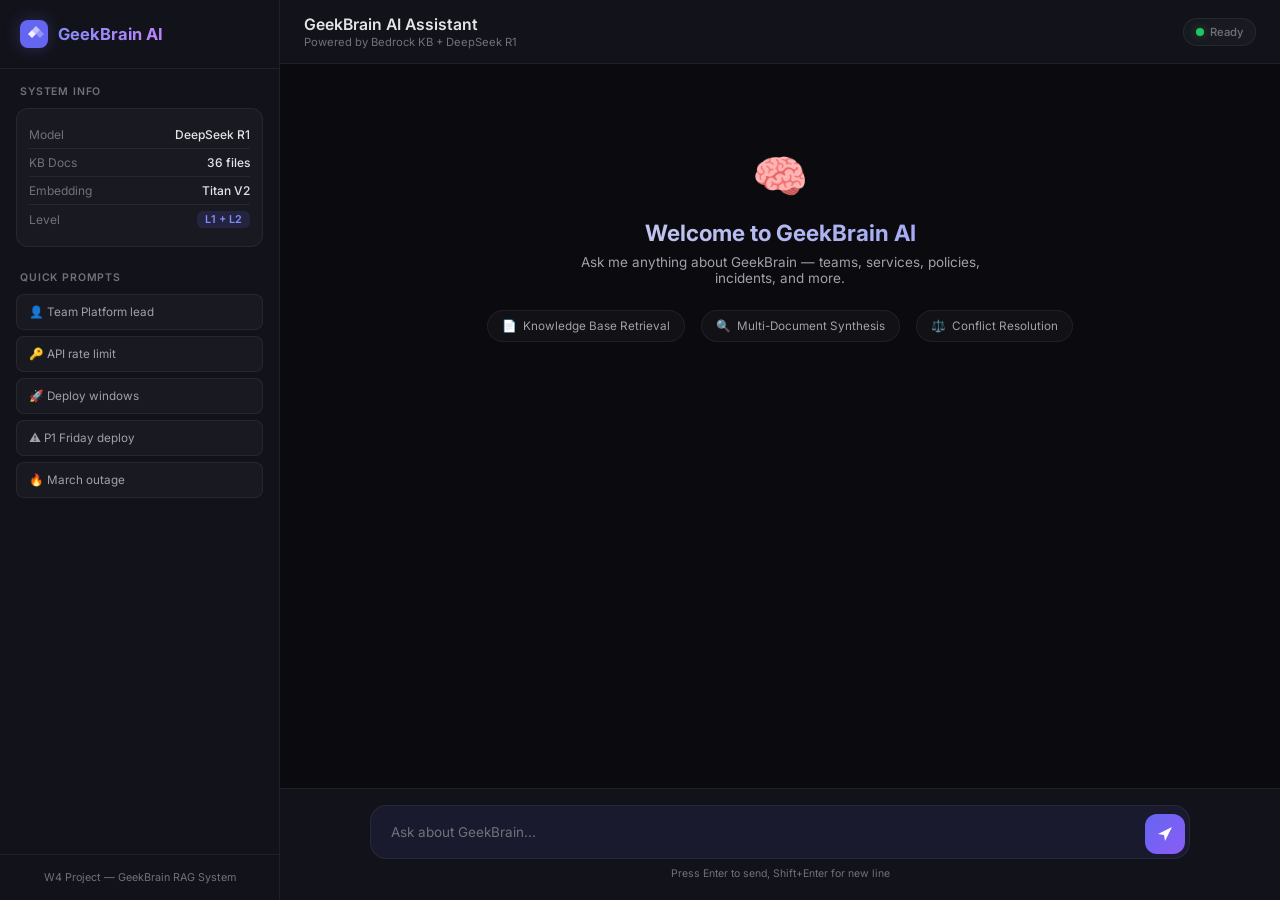
==== frontend/index.html @ 147d0c62 "Initial commit - Terraform infrastructure for G9-W4" ====
<!DOCTYPE html>
<html lang="en">
<head>
    <meta charset="UTF-8">
    <meta name="viewport" content="width=device-width, initial-scale=1.0">
    <title>GeekBrain AI Assistant</title>
    <meta name="description" content="GeekBrain AI-powered assistant for company knowledge queries">
    <link rel="preconnect" href="https://fonts.googleapis.com">
    <link rel="preconnect" href="https://fonts.gstatic.com" crossorigin>
    <link href="https://fonts.googleapis.com/css2?family=Inter:wght@300;400;500;600;700&display=swap" rel="stylesheet">
    <link rel="stylesheet" href="style.css">
</head>
<body>
    <div class="app-container">
        <!-- Sidebar -->
        <aside class="sidebar" id="sidebar">
            <div class="sidebar-header">
                <div class="logo">
                    <div class="logo-icon">
                        <svg width="28" height="28" viewBox="0 0 28 28" fill="none">
                            <rect width="28" height="28" rx="8" fill="url(#logo-grad)"/>
                            <path d="M8 14L12 10L16 14L12 18Z" fill="white" opacity="0.9"/>
                            <path d="M12 10L16 6L20 10L16 14Z" fill="white" opacity="0.6"/>
                            <path d="M16 14L20 10L24 14L20 18Z" fill="white" opacity="0.3"/>
                            <defs><linearGradient id="logo-grad" x1="0" y1="0" x2="28" y2="28"><stop stop-color="#6366f1"/><stop offset="1" stop-color="#8b5cf6"/></linearGradient></defs>
                        </svg>
                    </div>
                    <span class="logo-text">GeekBrain AI</span>
                </div>
            </div>
            <div class="sidebar-content">
                <div class="info-section">
                    <h3 class="info-title">System Info</h3>
                    <div class="info-card">
                        <div class="info-row"><span class="info-label">Model</span><span class="info-value">DeepSeek R1</span></div>
                        <div class="info-row"><span class="info-label">KB Docs</span><span class="info-value">36 files</span></div>
                        <div class="info-row"><span class="info-label">Embedding</span><span class="info-value">Titan V2</span></div>
                        <div class="info-row"><span class="info-label">Level</span><span class="info-value" id="level-badge">L1 + L2</span></div>
                    </div>
                </div>
                <div class="info-section">
                    <h3 class="info-title">Quick Prompts</h3>
                    <div class="quick-prompts">
                        <button class="prompt-btn" data-prompt="Who leads Team Platform and what services do they own?">👤 Team Platform lead</button>
                        <button class="prompt-btn" data-prompt="What is the current API rate limit for PaymentGW?">🔑 API rate limit</button>
                        <button class="prompt-btn" data-prompt="What are GeekBrain's production deployment windows?">🚀 Deploy windows</button>
                        <button class="prompt-btn" data-prompt="If Team Commerce has a P1 bug on Friday night, can they deploy a fix?">⚠️ P1 Friday deploy</button>
                        <button class="prompt-btn" data-prompt="What was the root cause of the March 5 PaymentGW outage?">🔥 March outage</button>
                    </div>
                </div>
            </div>
            <div class="sidebar-footer">
                <p class="footer-text">W4 Project — GeekBrain RAG System</p>
            </div>
        </aside>

        <!-- Main Chat Area -->
        <main class="chat-main">
            <header class="chat-header">
                <button class="menu-toggle" id="menu-toggle" aria-label="Toggle sidebar">
                    <svg width="20" height="20" viewBox="0 0 20 20" fill="currentColor"><path d="M3 5h14M3 10h14M3 15h14" stroke="currentColor" stroke-width="1.5" stroke-linecap="round"/></svg>
                </button>
                <div class="header-info">
                    <h1 class="header-title">GeekBrain AI Assistant</h1>
                    <p class="header-subtitle">Powered by Bedrock KB + DeepSeek R1</p>
                </div>
                <div class="header-status">
                    <span class="status-dot" id="status-dot"></span>
                    <span class="status-text" id="status-text">Ready</span>
                </div>
            </header>

            <div class="chat-messages" id="chat-messages">
                <div class="welcome-message">
                    <div class="welcome-icon">🧠</div>
                    <h2>Welcome to GeekBrain AI</h2>
                    <p>Ask me anything about GeekBrain — teams, services, policies, incidents, and more.</p>
                    <div class="welcome-capabilities">
                        <div class="capability">
                            <span class="capability-icon">📄</span>
                            <span>Knowledge Base Retrieval</span>
                        </div>
                        <div class="capability">
                            <span class="capability-icon">🔍</span>
                            <span>Multi-Document Synthesis</span>
                        </div>
                        <div class="capability">
                            <span class="capability-icon">⚖️</span>
                            <span>Conflict Resolution</span>
                        </div>
                    </div>
                </div>
            </div>

            <div class="chat-input-container">
                <form class="chat-form" id="chat-form">
                    <div class="input-wrapper">
                        <textarea
                            id="chat-input"
                            class="chat-input"
                            placeholder="Ask about GeekBrain..."
                            rows="1"
                            maxlength="2000"
                            aria-label="Chat input"
                        ></textarea>
                        <button type="submit" class="send-btn" id="send-btn" aria-label="Send message">
                            <svg width="20" height="20" viewBox="0 0 20 20" fill="none">
                                <path d="M3 10L17 3L10 17L9 11L3 10Z" fill="currentColor"/>
                            </svg>
                        </button>
                    </div>
                    <p class="input-hint">Press Enter to send, Shift+Enter for new line</p>
                </form>
            </div>
        </main>
    </div>
    <script src="app.js"></script>
</body>
</html>
---- frontend/style.css ----
/* ===== RESET & BASE ===== */
*, *::before, *::after { margin: 0; padding: 0; box-sizing: border-box; }

:root {
    --bg-primary: #0a0a0f; --bg-secondary: #12121a; --bg-tertiary: #1a1a2e;
    --bg-card: rgba(255,255,255,0.03); --bg-card-hover: rgba(255,255,255,0.06);
    --border: rgba(255,255,255,0.06); --border-hover: rgba(255,255,255,0.12);
    --text-primary: #e4e4e7; --text-secondary: #a1a1aa; --text-muted: #71717a;
    --accent: #6366f1; --accent-light: #818cf8; --accent-glow: rgba(99,102,241,0.15);
    --success: #22c55e; --warning: #f59e0b; --error: #ef4444;
    --user-bg: linear-gradient(135deg, #6366f1, #8b5cf6);
    --assistant-bg: rgba(255,255,255,0.04);
    --sidebar-width: 280px; --header-height: 64px;
    --radius-sm: 8px; --radius-md: 12px; --radius-lg: 16px;
    --transition: 0.2s cubic-bezier(0.4,0,0.2,1);
}

html { font-size: 15px; -webkit-font-smoothing: antialiased; }
body { font-family: 'Inter', sans-serif; background: var(--bg-primary); color: var(--text-primary); height: 100vh; overflow: hidden; }

.app-container { display: flex; height: 100vh; }

/* SIDEBAR */
.sidebar { width: var(--sidebar-width); background: var(--bg-secondary); border-right: 1px solid var(--border); display: flex; flex-direction: column; transition: transform var(--transition); z-index: 100; }
.sidebar-header { padding: 20px; border-bottom: 1px solid var(--border); }
.logo { display: flex; align-items: center; gap: 10px; }
.logo-icon { display: flex; align-items: center; filter: drop-shadow(0 0 8px rgba(99,102,241,0.3)); }
.logo-text { font-size: 1.1rem; font-weight: 700; background: linear-gradient(135deg, var(--accent-light), #c084fc); -webkit-background-clip: text; -webkit-text-fill-color: transparent; background-clip: text; }
.sidebar-content { flex: 1; overflow-y: auto; padding: 16px; }
.info-section { margin-bottom: 24px; }
.info-title { font-size: 0.7rem; font-weight: 600; text-transform: uppercase; letter-spacing: 0.08em; color: var(--text-muted); margin-bottom: 10px; padding-left: 4px; }
.info-card { background: var(--bg-card); border: 1px solid var(--border); border-radius: var(--radius-md); padding: 12px; }
.info-row { display: flex; justify-content: space-between; align-items: center; padding: 6px 0; }
.info-row + .info-row { border-top: 1px solid var(--border); }
.info-label { font-size: 0.8rem; color: var(--text-muted); }
.info-value { font-size: 0.8rem; font-weight: 500; color: var(--text-primary); }
#level-badge { background: var(--accent-glow); color: var(--accent-light); padding: 2px 8px; border-radius: 6px; font-size: 0.72rem; font-weight: 600; }
.quick-prompts { display: flex; flex-direction: column; gap: 6px; }
.prompt-btn { background: var(--bg-card); border: 1px solid var(--border); border-radius: var(--radius-sm); color: var(--text-secondary); font-size: 0.78rem; padding: 10px 12px; text-align: left; cursor: pointer; transition: all var(--transition); font-family: inherit; }
.prompt-btn:hover { background: var(--bg-card-hover); border-color: var(--border-hover); color: var(--text-primary); transform: translateX(2px); }
.sidebar-footer { padding: 16px 20px; border-top: 1px solid var(--border); }
.footer-text { font-size: 0.72rem; color: var(--text-muted); text-align: center; }

/* MAIN */
.chat-main { flex: 1; display: flex; flex-direction: column; min-width: 0; }

/* HEADER */
.chat-header { height: var(--header-height); background: var(--bg-secondary); border-bottom: 1px solid var(--border); display: flex; align-items: center; padding: 0 24px; gap: 16px; }
.menu-toggle { display: none; background: none; border: none; color: var(--text-secondary); cursor: pointer; padding: 8px; border-radius: var(--radius-sm); }
.header-info { flex: 1; }
.header-title { font-size: 1.05rem; font-weight: 600; }
.header-subtitle { font-size: 0.75rem; color: var(--text-muted); margin-top: 1px; }
.header-status { display: flex; align-items: center; gap: 6px; padding: 6px 12px; background: var(--bg-card); border-radius: 20px; border: 1px solid var(--border); }
.status-dot { width: 8px; height: 8px; border-radius: 50%; background: var(--success); box-shadow: 0 0 8px rgba(34,197,94,0.4); animation: pulse-dot 2s infinite; }
.status-dot.loading { background: var(--warning); box-shadow: 0 0 8px rgba(245,158,11,0.4); animation: pulse-dot 0.8s infinite; }
.status-dot.error { background: var(--error); animation: none; }
@keyframes pulse-dot { 0%,100%{opacity:1} 50%{opacity:0.5} }
.status-text { font-size: 0.75rem; color: var(--text-muted); font-weight: 500; }

/* MESSAGES */
.chat-messages { flex: 1; overflow-y: auto; padding: 24px; scroll-behavior: smooth; }
.chat-messages::-webkit-scrollbar { width: 6px; }
.chat-messages::-webkit-scrollbar-thumb { background: rgba(255,255,255,0.1); border-radius: 3px; }

.welcome-message { text-align: center; padding: 60px 20px; animation: fadeIn 0.6s ease; }
.welcome-icon { font-size: 3rem; margin-bottom: 16px; }
.welcome-message h2 { font-size: 1.5rem; font-weight: 700; background: linear-gradient(135deg, var(--text-primary), var(--accent-light)); -webkit-background-clip: text; -webkit-text-fill-color: transparent; background-clip: text; margin-bottom: 8px; }
.welcome-message p { color: var(--text-secondary); font-size: 0.9rem; max-width: 400px; margin: 0 auto 24px; }
.welcome-capabilities { display: flex; justify-content: center; gap: 16px; flex-wrap: wrap; }
.capability { display: flex; align-items: center; gap: 6px; background: var(--bg-card); border: 1px solid var(--border); border-radius: 20px; padding: 8px 14px; font-size: 0.78rem; color: var(--text-secondary); }

.message { display: flex; gap: 12px; margin-bottom: 20px; animation: slideUp 0.3s ease; max-width: 820px; margin-left: auto; margin-right: auto; }
@keyframes slideUp { from{opacity:0;transform:translateY(12px)} to{opacity:1;transform:translateY(0)} }
@keyframes fadeIn { from{opacity:0} to{opacity:1} }
.message-avatar { width: 34px; height: 34px; border-radius: var(--radius-sm); display: flex; align-items: center; justify-content: center; font-size: 0.9rem; flex-shrink: 0; margin-top: 2px; }
.message.user .message-avatar { background: var(--user-bg); box-shadow: 0 2px 8px rgba(99,102,241,0.3); }
.message.assistant .message-avatar { background: var(--bg-tertiary); border: 1px solid var(--border); }
.message-content { flex: 1; min-width: 0; }
.message-bubble { padding: 14px 18px; border-radius: var(--radius-lg); line-height: 1.6; font-size: 0.9rem; }
.message.user .message-bubble { background: var(--user-bg); color: white; border-bottom-left-radius: var(--radius-sm); }
.message.assistant .message-bubble { background: var(--assistant-bg); border: 1px solid var(--border); border-bottom-left-radius: var(--radius-sm); }
.message-bubble p { margin-bottom: 8px; }
.message-bubble p:last-child { margin-bottom: 0; }
.message-bubble strong { color: var(--accent-light); font-weight: 600; }

.message-sources { margin-top: 10px; display: flex; flex-wrap: wrap; gap: 6px; }
.source-tag { display: inline-flex; align-items: center; gap: 4px; background: var(--accent-glow); border: 1px solid rgba(99,102,241,0.2); border-radius: 6px; padding: 4px 10px; font-size: 0.7rem; color: var(--accent-light); font-weight: 500; }

.typing-indicator { display: flex; gap: 4px; padding: 4px 0; }
.typing-indicator span { width: 6px; height: 6px; border-radius: 50%; background: var(--text-muted); animation: typing 1.2s infinite; }
.typing-indicator span:nth-child(2) { animation-delay: 0.2s; }
.typing-indicator span:nth-child(3) { animation-delay: 0.4s; }
@keyframes typing { 0%,60%,100%{opacity:0.3;transform:scale(0.8)} 30%{opacity:1;transform:scale(1)} }

/* INPUT */
.chat-input-container { padding: 16px 24px 20px; background: var(--bg-secondary); border-top: 1px solid var(--border); }
.chat-form { max-width: 820px; margin: 0 auto; }
.input-wrapper { display: flex; align-items: flex-end; background: var(--bg-tertiary); border: 1px solid var(--border); border-radius: var(--radius-lg); padding: 4px; transition: border-color var(--transition), box-shadow var(--transition); }
.input-wrapper:focus-within { border-color: var(--accent); box-shadow: 0 0 0 3px var(--accent-glow); }
.chat-input { flex: 1; background: transparent; border: none; outline: none; color: var(--text-primary); font-family: inherit; font-size: 0.9rem; padding: 12px 16px; resize: none; max-height: 120px; line-height: 1.5; }
.chat-input::placeholder { color: var(--text-muted); }
.send-btn { width: 40px; height: 40px; border-radius: var(--radius-md); border: none; background: var(--user-bg); color: white; cursor: pointer; display: flex; align-items: center; justify-content: center; transition: all var(--transition); flex-shrink: 0; }
.send-btn:hover { transform: scale(1.05); box-shadow: 0 2px 12px rgba(99,102,241,0.4); }
.send-btn:disabled { opacity: 0.4; cursor: not-allowed; transform: none; }
.input-hint { text-align: center; font-size: 0.7rem; color: var(--text-muted); margin-top: 8px; }

/* RESPONSIVE */
@media (max-width: 768px) {
    .sidebar { position: fixed; left: 0; top: 0; height: 100vh; transform: translateX(-100%); box-shadow: 0 8px 32px rgba(0,0,0,0.5); }
    .sidebar.open { transform: translateX(0); }
    .menu-toggle { display: flex; }
    .chat-messages { padding: 16px; }
}
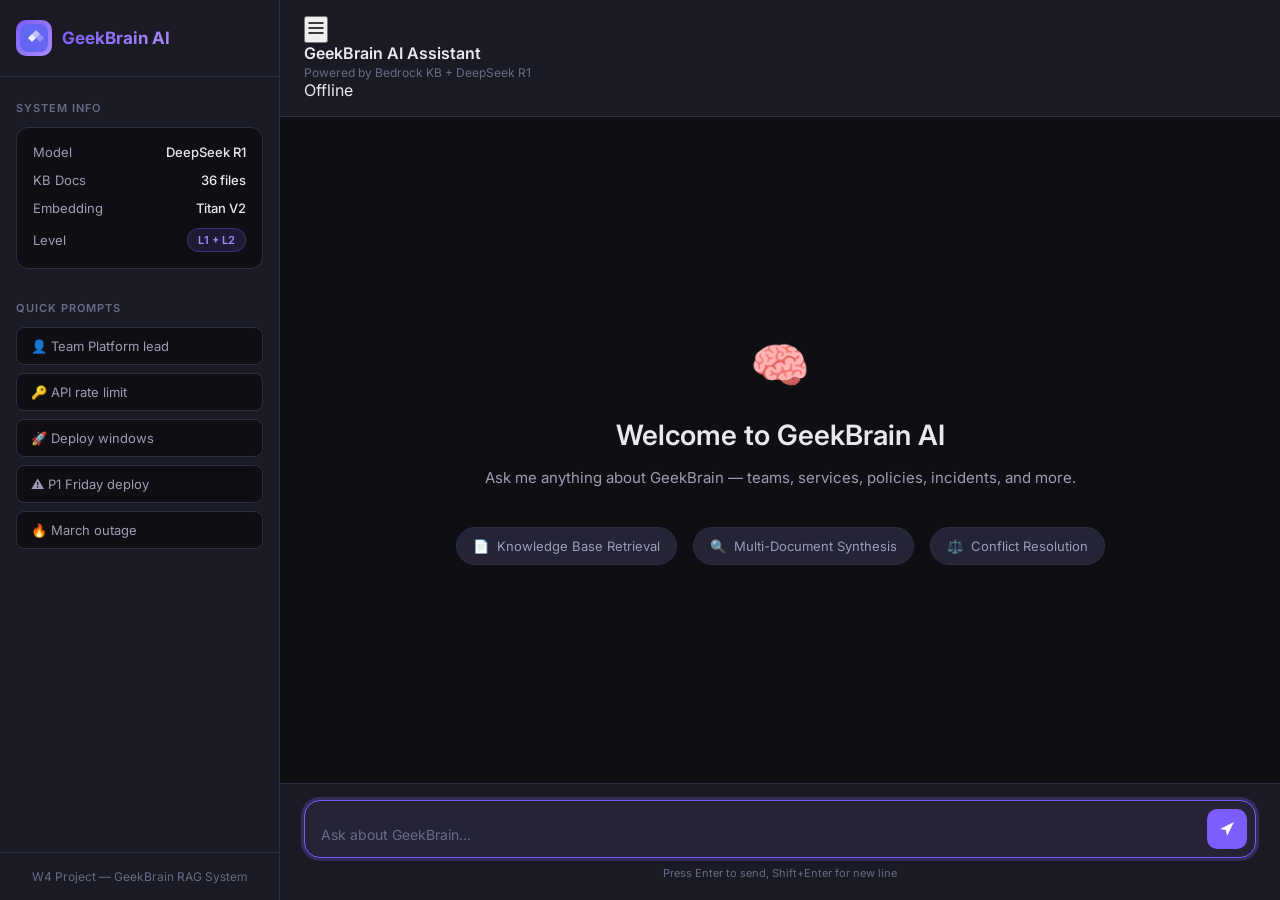
==== commit bd493bef: "new terraform" ====
--- a/frontend/index.html
+++ b/frontend/index.html
@@ -9,9 +9,9 @@
     <link rel="preconnect" href="https://fonts.gstatic.com" crossorigin>
     <link href="https://fonts.googleapis.com/css2?family=Inter:wght@300;400;500;600;700&display=swap" rel="stylesheet">
     <link rel="stylesheet" href="style.css">
-</head>
+<script>window.GEEKBRAIN_API_URL='https://5eqgkyv8n8.execute-api.us-east-1.amazonaws.com/prod';</script></head>
 <body>
-    <div class="app-container">
+    <div class="app">
         <!-- Sidebar -->
         <aside class="sidebar" id="sidebar">
             <div class="sidebar-header">
@@ -92,9 +92,9 @@
                 </div>
             </div>
 
-            <div class="chat-input-container">
+            <div class="input-area">
                 <form class="chat-form" id="chat-form">
-                    <div class="input-wrapper">
+                    <div class="input-container">
                         <textarea
                             id="chat-input"
                             class="chat-input"
--- a/frontend/style.css
+++ b/frontend/style.css
@@ -1,113 +1,661 @@
-/* ===== RESET & BASE ===== */
-*, *::before, *::after { margin: 0; padding: 0; box-sizing: border-box; }
+/* ═══════════════════════════════════════
+   GeekBrain AI — Design System
+   ═══════════════════════════════════════ */
 
 :root {
-    --bg-primary: #0a0a0f; --bg-secondary: #12121a; --bg-tertiary: #1a1a2e;
-    --bg-card: rgba(255,255,255,0.03); --bg-card-hover: rgba(255,255,255,0.06);
-    --border: rgba(255,255,255,0.06); --border-hover: rgba(255,255,255,0.12);
-    --text-primary: #e4e4e7; --text-secondary: #a1a1aa; --text-muted: #71717a;
-    --accent: #6366f1; --accent-light: #818cf8; --accent-glow: rgba(99,102,241,0.15);
-    --success: #22c55e; --warning: #f59e0b; --error: #ef4444;
-    --user-bg: linear-gradient(135deg, #6366f1, #8b5cf6);
-    --assistant-bg: rgba(255,255,255,0.04);
-    --sidebar-width: 280px; --header-height: 64px;
-    --radius-sm: 8px; --radius-md: 12px; --radius-lg: 16px;
-    --transition: 0.2s cubic-bezier(0.4,0,0.2,1);
-}
-
-html { font-size: 15px; -webkit-font-smoothing: antialiased; }
-body { font-family: 'Inter', sans-serif; background: var(--bg-primary); color: var(--text-primary); height: 100vh; overflow: hidden; }
-
-.app-container { display: flex; height: 100vh; }
-
-/* SIDEBAR */
-.sidebar { width: var(--sidebar-width); background: var(--bg-secondary); border-right: 1px solid var(--border); display: flex; flex-direction: column; transition: transform var(--transition); z-index: 100; }
-.sidebar-header { padding: 20px; border-bottom: 1px solid var(--border); }
-.logo { display: flex; align-items: center; gap: 10px; }
-.logo-icon { display: flex; align-items: center; filter: drop-shadow(0 0 8px rgba(99,102,241,0.3)); }
-.logo-text { font-size: 1.1rem; font-weight: 700; background: linear-gradient(135deg, var(--accent-light), #c084fc); -webkit-background-clip: text; -webkit-text-fill-color: transparent; background-clip: text; }
-.sidebar-content { flex: 1; overflow-y: auto; padding: 16px; }
-.info-section { margin-bottom: 24px; }
-.info-title { font-size: 0.7rem; font-weight: 600; text-transform: uppercase; letter-spacing: 0.08em; color: var(--text-muted); margin-bottom: 10px; padding-left: 4px; }
-.info-card { background: var(--bg-card); border: 1px solid var(--border); border-radius: var(--radius-md); padding: 12px; }
-.info-row { display: flex; justify-content: space-between; align-items: center; padding: 6px 0; }
-.info-row + .info-row { border-top: 1px solid var(--border); }
-.info-label { font-size: 0.8rem; color: var(--text-muted); }
-.info-value { font-size: 0.8rem; font-weight: 500; color: var(--text-primary); }
-#level-badge { background: var(--accent-glow); color: var(--accent-light); padding: 2px 8px; border-radius: 6px; font-size: 0.72rem; font-weight: 600; }
-.quick-prompts { display: flex; flex-direction: column; gap: 6px; }
-.prompt-btn { background: var(--bg-card); border: 1px solid var(--border); border-radius: var(--radius-sm); color: var(--text-secondary); font-size: 0.78rem; padding: 10px 12px; text-align: left; cursor: pointer; transition: all var(--transition); font-family: inherit; }
-.prompt-btn:hover { background: var(--bg-card-hover); border-color: var(--border-hover); color: var(--text-primary); transform: translateX(2px); }
-.sidebar-footer { padding: 16px 20px; border-top: 1px solid var(--border); }
-.footer-text { font-size: 0.72rem; color: var(--text-muted); text-align: center; }
-
-/* MAIN */
-.chat-main { flex: 1; display: flex; flex-direction: column; min-width: 0; }
-
-/* HEADER */
-.chat-header { height: var(--header-height); background: var(--bg-secondary); border-bottom: 1px solid var(--border); display: flex; align-items: center; padding: 0 24px; gap: 16px; }
-.menu-toggle { display: none; background: none; border: none; color: var(--text-secondary); cursor: pointer; padding: 8px; border-radius: var(--radius-sm); }
-.header-info { flex: 1; }
-.header-title { font-size: 1.05rem; font-weight: 600; }
-.header-subtitle { font-size: 0.75rem; color: var(--text-muted); margin-top: 1px; }
-.header-status { display: flex; align-items: center; gap: 6px; padding: 6px 12px; background: var(--bg-card); border-radius: 20px; border: 1px solid var(--border); }
-.status-dot { width: 8px; height: 8px; border-radius: 50%; background: var(--success); box-shadow: 0 0 8px rgba(34,197,94,0.4); animation: pulse-dot 2s infinite; }
-.status-dot.loading { background: var(--warning); box-shadow: 0 0 8px rgba(245,158,11,0.4); animation: pulse-dot 0.8s infinite; }
-.status-dot.error { background: var(--error); animation: none; }
-@keyframes pulse-dot { 0%,100%{opacity:1} 50%{opacity:0.5} }
-.status-text { font-size: 0.75rem; color: var(--text-muted); font-weight: 500; }
-
-/* MESSAGES */
-.chat-messages { flex: 1; overflow-y: auto; padding: 24px; scroll-behavior: smooth; }
-.chat-messages::-webkit-scrollbar { width: 6px; }
-.chat-messages::-webkit-scrollbar-thumb { background: rgba(255,255,255,0.1); border-radius: 3px; }
-
-.welcome-message { text-align: center; padding: 60px 20px; animation: fadeIn 0.6s ease; }
-.welcome-icon { font-size: 3rem; margin-bottom: 16px; }
-.welcome-message h2 { font-size: 1.5rem; font-weight: 700; background: linear-gradient(135deg, var(--text-primary), var(--accent-light)); -webkit-background-clip: text; -webkit-text-fill-color: transparent; background-clip: text; margin-bottom: 8px; }
-.welcome-message p { color: var(--text-secondary); font-size: 0.9rem; max-width: 400px; margin: 0 auto 24px; }
-.welcome-capabilities { display: flex; justify-content: center; gap: 16px; flex-wrap: wrap; }
-.capability { display: flex; align-items: center; gap: 6px; background: var(--bg-card); border: 1px solid var(--border); border-radius: 20px; padding: 8px 14px; font-size: 0.78rem; color: var(--text-secondary); }
-
-.message { display: flex; gap: 12px; margin-bottom: 20px; animation: slideUp 0.3s ease; max-width: 820px; margin-left: auto; margin-right: auto; }
-@keyframes slideUp { from{opacity:0;transform:translateY(12px)} to{opacity:1;transform:translateY(0)} }
-@keyframes fadeIn { from{opacity:0} to{opacity:1} }
-.message-avatar { width: 34px; height: 34px; border-radius: var(--radius-sm); display: flex; align-items: center; justify-content: center; font-size: 0.9rem; flex-shrink: 0; margin-top: 2px; }
-.message.user .message-avatar { background: var(--user-bg); box-shadow: 0 2px 8px rgba(99,102,241,0.3); }
-.message.assistant .message-avatar { background: var(--bg-tertiary); border: 1px solid var(--border); }
-.message-content { flex: 1; min-width: 0; }
-.message-bubble { padding: 14px 18px; border-radius: var(--radius-lg); line-height: 1.6; font-size: 0.9rem; }
-.message.user .message-bubble { background: var(--user-bg); color: white; border-bottom-left-radius: var(--radius-sm); }
-.message.assistant .message-bubble { background: var(--assistant-bg); border: 1px solid var(--border); border-bottom-left-radius: var(--radius-sm); }
+    --bg-primary: #0f0f13;
+    --bg-secondary: #1a1a24;
+    --bg-tertiary: #242436;
+    --bg-hover: #2a2a3e;
+    --surface: #1e1e2e;
+    --border: #2d2d44;
+    --text-primary: #e8e8f0;
+    --text-secondary: #9d9db5;
+    --text-muted: #6b6b85;
+    --accent: #7c5cfc;
+    --accent-hover: #6a4ae8;
+    --accent-glow: rgba(124, 92, 252, 0.25);
+    --green: #4ade80;
+    --red: #f87171;
+    --yellow: #fbbf24;
+    --user-bubble: #7c5cfc;
+    --assistant-bubble: #1e1e2e;
+    --radius: 12px;
+    --radius-lg: 16px;
+    --sidebar-width: 280px;
+    --font: 'Inter', -apple-system, sans-serif;
+}
+
+* { margin: 0; padding: 0; box-sizing: border-box; }
+
+body {
+    font-family: var(--font);
+    background: var(--bg-primary);
+    color: var(--text-primary);
+    height: 100vh;
+    overflow: hidden;
+}
+
+/* ═══════ Layout ═══════ */
+.app {
+    display: flex;
+    height: 100vh;
+}
+
+/* ═══════ Sidebar ═══════ */
+.sidebar {
+    width: var(--sidebar-width);
+    background: var(--bg-secondary);
+    border-right: 1px solid var(--border);
+    display: flex;
+    flex-direction: column;
+    flex-shrink: 0;
+}
+
+.sidebar-header {
+    padding: 20px 16px;
+    border-bottom: 1px solid var(--border);
+}
+
+.logo {
+    display: flex;
+    align-items: center;
+    gap: 10px;
+}
+
+.logo-icon {
+    width: 36px;
+    height: 36px;
+    background: linear-gradient(135deg, var(--accent), #a78bfa);
+    border-radius: 10px;
+    display: flex;
+    align-items: center;
+    justify-content: center;
+    font-weight: 700;
+    font-size: 16px;
+    color: white;
+}
+
+.logo-text {
+    font-weight: 700;
+    font-size: 17px;
+    background: linear-gradient(135deg, var(--accent), #a78bfa);
+    -webkit-background-clip: text;
+    -webkit-text-fill-color: transparent;
+}
+
+.new-chat-btn {
+    margin: 12px 16px;
+    padding: 10px 16px;
+    background: transparent;
+    border: 1px solid var(--border);
+    border-radius: var(--radius);
+    color: var(--text-primary);
+    font-family: var(--font);
+    font-size: 14px;
+    cursor: pointer;
+    display: flex;
+    align-items: center;
+    gap: 8px;
+    transition: all 0.2s;
+}
+
+.new-chat-btn:hover {
+    background: var(--bg-hover);
+    border-color: var(--accent);
+}
+
+.chat-list {
+    flex: 1;
+    overflow-y: auto;
+    padding: 0 8px;
+}
+
+.chat-item {
+    padding: 10px 12px;
+    border-radius: 8px;
+    font-size: 13px;
+    color: var(--text-secondary);
+    cursor: pointer;
+    transition: background 0.15s;
+    white-space: nowrap;
+    overflow: hidden;
+    text-overflow: ellipsis;
+}
+
+.chat-item:hover { background: var(--bg-hover); }
+.chat-item.active { background: var(--bg-tertiary); color: var(--text-primary); }
+
+.sidebar-footer {
+    padding: 16px;
+    border-top: 1px solid var(--border);
+}
+
+.status-indicator {
+    display: flex;
+    align-items: center;
+    gap: 8px;
+    font-size: 12px;
+    color: var(--text-muted);
+    margin-bottom: 12px;
+}
+
+.status-dot {
+    width: 8px;
+    height: 8px;
+    border-radius: 50%;
+    background: var(--yellow);
+    animation: pulse 2s infinite;
+}
+
+.status-dot.connected { background: var(--green); animation: none; }
+.status-dot.error { background: var(--red); animation: none; }
+
+@keyframes pulse {
+    0%, 100% { opacity: 1; }
+    50% { opacity: 0.4; }
+}
+
+.api-config label {
+    display: block;
+    font-size: 11px;
+    color: var(--text-muted);
+    margin-bottom: 4px;
+    text-transform: uppercase;
+    letter-spacing: 0.5px;
+}
+
+.api-config input {
+    width: 100%;
+    padding: 8px 10px;
+    background: var(--bg-tertiary);
+    border: 1px solid var(--border);
+    border-radius: 8px;
+    color: var(--text-primary);
+    font-family: var(--font);
+    font-size: 11px;
+    outline: none;
+    transition: border-color 0.2s;
+}
+
+.api-config input:focus {
+    border-color: var(--accent);
+}
+
+/* ═══════ Main Chat ═══════ */
+.chat-main {
+    flex: 1;
+    display: flex;
+    flex-direction: column;
+    min-width: 0;
+}
+
+.chat-header {
+    padding: 16px 24px;
+    border-bottom: 1px solid var(--border);
+    background: var(--bg-secondary);
+}
+
+.chat-header h1 {
+    font-size: 16px;
+    font-weight: 600;
+}
+
+.chat-header p {
+    font-size: 12px;
+    color: var(--text-muted);
+    margin-top: 2px;
+}
+
+/* ═══════ Messages ═══════ */
+.messages,
+.chat-messages {
+    flex: 1;
+    overflow-y: auto;
+    padding: 24px;
+    display: flex;
+    flex-direction: column;
+    gap: 24px;
+    scroll-behavior: smooth;
+}
+
+.message {
+    display: flex;
+    gap: 12px;
+    max-width: 800px;
+    animation: fadeIn 0.3s ease;
+}
+
+@keyframes fadeIn {
+    from { opacity: 0; transform: translateY(8px); }
+    to { opacity: 1; transform: translateY(0); }
+}
+
+.message.user {
+    align-self: flex-end;
+    flex-direction: row-reverse;
+}
+
+.avatar {
+    width: 32px;
+    height: 32px;
+    border-radius: 10px;
+    display: flex;
+    align-items: center;
+    justify-content: center;
+    font-size: 13px;
+    font-weight: 700;
+    flex-shrink: 0;
+}
+
+.assistant-avatar,
+.bot-avatar {
+    background: linear-gradient(135deg, var(--accent), #a78bfa);
+    color: white;
+}
+
+.user-avatar {
+    background: var(--bg-tertiary);
+    color: var(--text-secondary);
+}
+
+.message-content {
+    display: flex;
+    flex-direction: column;
+    gap: 4px;
+}
+
+.message.user .message-content { align-items: flex-end; }
+
+.message-bubble {
+    padding: 12px 16px;
+    border-radius: var(--radius-lg);
+    font-size: 14px;
+    line-height: 1.6;
+    max-width: 600px;
+    word-wrap: break-word;
+}
+
+.message.assistant .message-bubble {
+    background: var(--assistant-bubble);
+    border: 1px solid var(--border);
+    border-top-left-radius: 4px;
+}
+
+.message.user .message-bubble {
+    background: var(--user-bubble);
+    color: white;
+    border-top-right-radius: 4px;
+}
+
 .message-bubble p { margin-bottom: 8px; }
 .message-bubble p:last-child { margin-bottom: 0; }
-.message-bubble strong { color: var(--accent-light); font-weight: 600; }
-
-.message-sources { margin-top: 10px; display: flex; flex-wrap: wrap; gap: 6px; }
-.source-tag { display: inline-flex; align-items: center; gap: 4px; background: var(--accent-glow); border: 1px solid rgba(99,102,241,0.2); border-radius: 6px; padding: 4px 10px; font-size: 0.7rem; color: var(--accent-light); font-weight: 500; }
-
-.typing-indicator { display: flex; gap: 4px; padding: 4px 0; }
-.typing-indicator span { width: 6px; height: 6px; border-radius: 50%; background: var(--text-muted); animation: typing 1.2s infinite; }
-.typing-indicator span:nth-child(2) { animation-delay: 0.2s; }
-.typing-indicator span:nth-child(3) { animation-delay: 0.4s; }
-@keyframes typing { 0%,60%,100%{opacity:0.3;transform:scale(0.8)} 30%{opacity:1;transform:scale(1)} }
-
-/* INPUT */
-.chat-input-container { padding: 16px 24px 20px; background: var(--bg-secondary); border-top: 1px solid var(--border); }
-.chat-form { max-width: 820px; margin: 0 auto; }
-.input-wrapper { display: flex; align-items: flex-end; background: var(--bg-tertiary); border: 1px solid var(--border); border-radius: var(--radius-lg); padding: 4px; transition: border-color var(--transition), box-shadow var(--transition); }
-.input-wrapper:focus-within { border-color: var(--accent); box-shadow: 0 0 0 3px var(--accent-glow); }
-.chat-input { flex: 1; background: transparent; border: none; outline: none; color: var(--text-primary); font-family: inherit; font-size: 0.9rem; padding: 12px 16px; resize: none; max-height: 120px; line-height: 1.5; }
-.chat-input::placeholder { color: var(--text-muted); }
-.send-btn { width: 40px; height: 40px; border-radius: var(--radius-md); border: none; background: var(--user-bg); color: white; cursor: pointer; display: flex; align-items: center; justify-content: center; transition: all var(--transition); flex-shrink: 0; }
-.send-btn:hover { transform: scale(1.05); box-shadow: 0 2px 12px rgba(99,102,241,0.4); }
+.message-bubble ul { margin: 8px 0; padding-left: 20px; }
+.message-bubble li { margin-bottom: 4px; }
+.message-bubble em { color: var(--accent); font-style: normal; }
+.message-bubble strong { color: #c4b5fd; }
+.message-bubble code {
+    background: rgba(124, 92, 252, 0.15);
+    padding: 2px 6px;
+    border-radius: 4px;
+    font-size: 13px;
+}
+
+.message-bubble pre {
+    background: var(--bg-primary);
+    border: 1px solid var(--border);
+    border-radius: 8px;
+    padding: 12px;
+    overflow-x: auto;
+    margin: 8px 0;
+    font-size: 13px;
+}
+
+.message-time {
+    font-size: 11px;
+    color: var(--text-muted);
+    padding: 0 4px;
+}
+
+/* Tool badge */
+.tool-badge {
+    display: inline-flex;
+    align-items: center;
+    gap: 4px;
+    padding: 4px 10px;
+    background: rgba(124, 92, 252, 0.1);
+    border: 1px solid rgba(124, 92, 252, 0.3);
+    border-radius: 20px;
+    font-size: 11px;
+    color: var(--accent);
+}
+
+/* Source tag */
+.source-tag {
+    display: inline-flex;
+    align-items: center;
+    padding: 4px 10px;
+    background: rgba(74, 222, 128, 0.08);
+    border: 1px solid rgba(74, 222, 128, 0.25);
+    border-radius: 20px;
+    font-size: 11px;
+    color: var(--green);
+}
+
+/* Meta section below message */
+.message-meta {
+    display: flex;
+    flex-direction: column;
+    gap: 6px;
+    margin-top: 4px;
+}
+
+.meta-row {
+    display: flex;
+    flex-wrap: wrap;
+    gap: 6px;
+}
+
+/* Tool details (collapsible) */
+.tool-details {
+    margin-top: 2px;
+    border: 1px solid var(--border);
+    border-radius: 8px;
+    overflow: hidden;
+    max-width: 600px;
+}
+
+.tool-details summary {
+    padding: 6px 12px;
+    font-size: 12px;
+    color: var(--text-secondary);
+    cursor: pointer;
+    background: var(--bg-tertiary);
+    user-select: none;
+    transition: background 0.15s;
+}
+
+.tool-details summary:hover {
+    background: var(--bg-hover);
+}
+
+.tool-details[open] summary {
+    border-bottom: 1px solid var(--border);
+}
+
+.detail-block {
+    padding: 8px 12px;
+    background: var(--bg-primary);
+}
+
+.detail-tool {
+    display: inline-block;
+    font-size: 11px;
+    font-weight: 600;
+    color: var(--accent);
+    margin-bottom: 4px;
+}
+
+.detail-param {
+    font-size: 12px;
+    line-height: 1.5;
+    color: var(--text-secondary);
+}
+
+.detail-key {
+    color: var(--text-muted);
+    font-weight: 500;
+}
+
+.detail-param code {
+    background: rgba(124, 92, 252, 0.1);
+    padding: 2px 6px;
+    border-radius: 4px;
+    font-size: 11px;
+    color: var(--text-primary);
+    word-break: break-all;
+}
+
+/* Thinking indicator */
+.thinking {
+    display: flex;
+    gap: 4px;
+    padding: 16px;
+}
+
+.thinking span {
+    width: 8px;
+    height: 8px;
+    border-radius: 50%;
+    background: var(--accent);
+    animation: bounce 1.4s infinite;
+}
+
+.thinking span:nth-child(2) { animation-delay: 0.2s; }
+.thinking span:nth-child(3) { animation-delay: 0.4s; }
+
+@keyframes bounce {
+    0%, 80%, 100% { transform: scale(0.6); opacity: 0.3; }
+    40% { transform: scale(1); opacity: 1; }
+}
+
+/* ═══════ Input ═══════ */
+.input-area {
+    padding: 16px 24px 20px;
+    border-top: 1px solid var(--border);
+    background: var(--bg-secondary);
+}
+
+.input-container {
+    display: flex;
+    align-items: flex-end;
+    gap: 8px;
+    background: var(--bg-tertiary);
+    border: 1px solid var(--border);
+    border-radius: var(--radius-lg);
+    padding: 8px 8px 8px 16px;
+    transition: border-color 0.2s, box-shadow 0.2s;
+}
+
+.input-container:focus-within {
+    border-color: var(--accent);
+    box-shadow: 0 0 0 3px var(--accent-glow);
+}
+
+.input-container textarea {
+    flex: 1;
+    background: transparent;
+    border: none;
+    color: var(--text-primary);
+    font-family: var(--font);
+    font-size: 14px;
+    line-height: 1.5;
+    resize: none;
+    outline: none;
+    max-height: 120px;
+    padding: 4px 0;
+}
+
+.input-container textarea::placeholder {
+    color: var(--text-muted);
+}
+
+.send-btn {
+    width: 40px;
+    height: 40px;
+    border-radius: 10px;
+    border: none;
+    background: var(--accent);
+    color: white;
+    cursor: pointer;
+    display: flex;
+    align-items: center;
+    justify-content: center;
+    transition: all 0.2s;
+    flex-shrink: 0;
+}
+
+.send-btn:hover { background: var(--accent-hover); transform: scale(1.05); }
 .send-btn:disabled { opacity: 0.4; cursor: not-allowed; transform: none; }
-.input-hint { text-align: center; font-size: 0.7rem; color: var(--text-muted); margin-top: 8px; }
-
-/* RESPONSIVE */
+
+.input-hint {
+    text-align: center;
+    font-size: 11px;
+    color: var(--text-muted);
+    margin-top: 8px;
+}
+
+/* ═══════ Scrollbar ═══════ */
+::-webkit-scrollbar { width: 6px; }
+::-webkit-scrollbar-track { background: transparent; }
+::-webkit-scrollbar-thumb { background: var(--border); border-radius: 3px; }
+::-webkit-scrollbar-thumb:hover { background: var(--text-muted); }
+
+/* ═══════ Responsive ═══════ */
 @media (max-width: 768px) {
-    .sidebar { position: fixed; left: 0; top: 0; height: 100vh; transform: translateX(-100%); box-shadow: 0 8px 32px rgba(0,0,0,0.5); }
-    .sidebar.open { transform: translateX(0); }
-    .menu-toggle { display: flex; }
-    .chat-messages { padding: 16px; }
-}
+    .sidebar { display: none; }
+}
+
+/* Missing Sidebar Styles */
+.sidebar-content {
+    flex: 1;
+    overflow-y: auto;
+    padding: 24px 16px;
+    display: flex;
+    flex-direction: column;
+    gap: 32px;
+}
+
+.info-title {
+    font-size: 11px;
+    color: var(--text-muted);
+    text-transform: uppercase;
+    letter-spacing: 1px;
+    margin-bottom: 12px;
+    font-weight: 600;
+}
+
+.info-card {
+    background: var(--bg-primary);
+    border: 1px solid var(--border);
+    border-radius: 12px;
+    padding: 16px;
+    display: flex;
+    flex-direction: column;
+    gap: 12px;
+}
+
+.info-row {
+    display: flex;
+    justify-content: space-between;
+    align-items: center;
+    font-size: 13px;
+}
+
+.info-label {
+    color: var(--text-secondary);
+}
+
+.info-value {
+    color: var(--text-primary);
+    font-weight: 500;
+}
+
+#level-badge {
+    background: rgba(124, 92, 252, 0.15);
+    color: #a78bfa;
+    padding: 4px 10px;
+    border-radius: 12px;
+    font-size: 11px;
+    font-weight: 600;
+    border: 1px solid rgba(124, 92, 252, 0.3);
+}
+
+.quick-prompts {
+    display: flex;
+    flex-direction: column;
+    gap: 8px;
+}
+
+.prompt-btn {
+    background: var(--bg-primary);
+    border: 1px solid var(--border);
+    color: var(--text-secondary);
+    padding: 10px 14px;
+    border-radius: 8px;
+    font-size: 13px;
+    text-align: left;
+    cursor: pointer;
+    transition: all 0.2s;
+    display: flex;
+    align-items: center;
+    gap: 8px;
+    font-family: var(--font);
+}
+
+.prompt-btn:hover {
+    background: var(--bg-hover);
+    border-color: var(--text-muted);
+    color: var(--text-primary);
+}
+
+.footer-text {
+    font-size: 12px;
+    color: var(--text-muted);
+    text-align: center;
+}
+
+/* Missing Welcome Message Styles */
+.welcome-message {
+    display: flex;
+    flex-direction: column;
+    align-items: center;
+    justify-content: center;
+    text-align: center;
+    height: 100%;
+    gap: 16px;
+    color: var(--text-primary);
+    animation: fadeIn 0.5s ease;
+}
+
+.welcome-icon {
+    font-size: 48px;
+    margin-bottom: 8px;
+}
+
+.welcome-message h2 {
+    font-size: 28px;
+    font-weight: 600;
+}
+
+.welcome-message p {
+    font-size: 15px;
+    color: var(--text-secondary);
+    max-width: 600px;
+    margin-bottom: 24px;
+}
+
+.welcome-capabilities {
+    display: flex;
+    gap: 16px;
+    flex-wrap: wrap;
+    justify-content: center;
+}
+
+.capability {
+    display: flex;
+    align-items: center;
+    gap: 8px;
+    background: var(--bg-tertiary);
+    border: 1px solid var(--border);
+    padding: 10px 16px;
+    border-radius: 20px;
+    font-size: 13px;
+    color: var(--text-secondary);
+    transition: all 0.2s;
+}
+
+.capability:hover {
+    border-color: var(--text-muted);
+    color: var(--text-primary);
+}
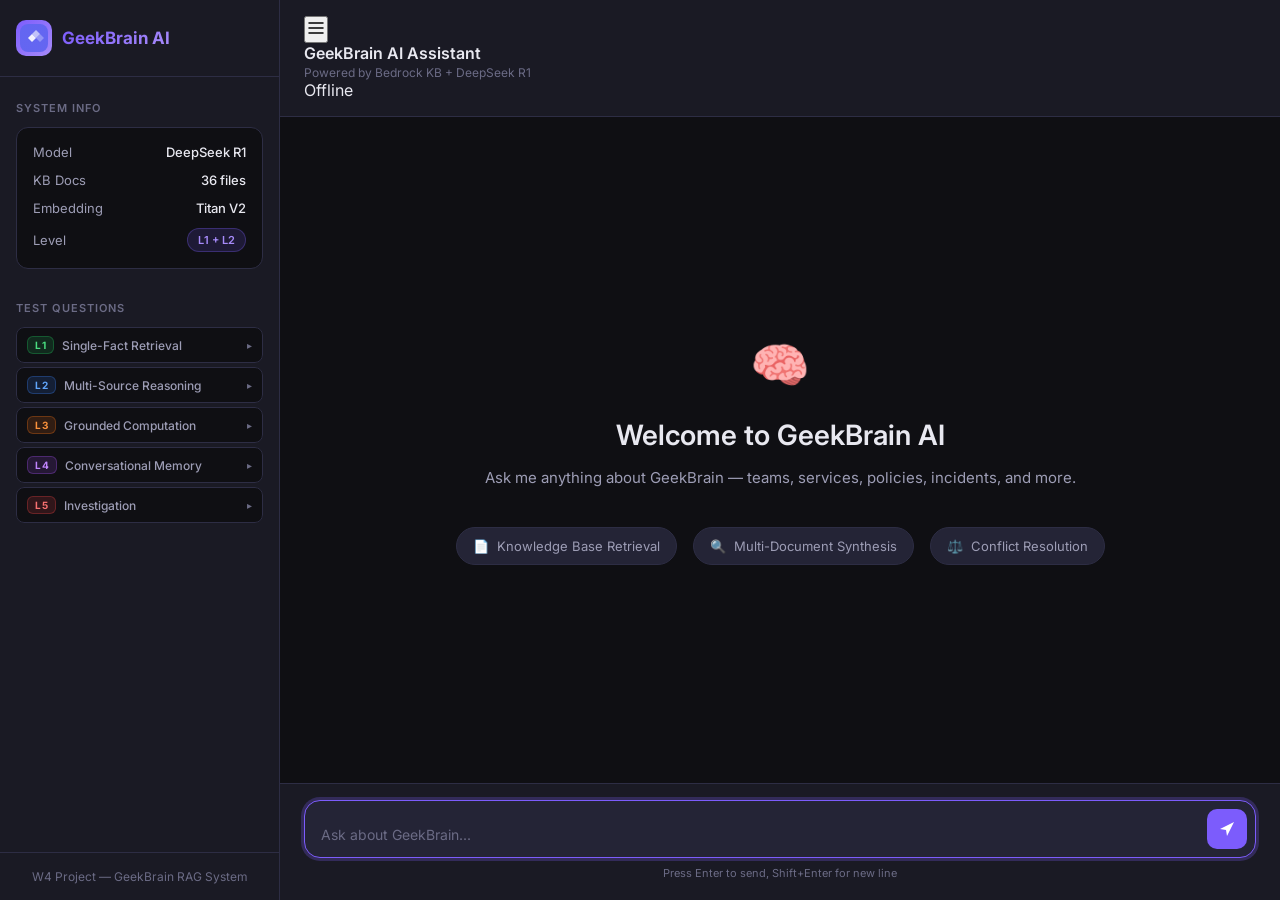
==== commit edd08d1c: "change FE, new parameter topk, search in invoke agent, add new line system prompt" ====
--- a/frontend/index.html
+++ b/frontend/index.html
@@ -39,13 +39,53 @@
                     </div>
                 </div>
                 <div class="info-section">
-                    <h3 class="info-title">Quick Prompts</h3>
-                    <div class="quick-prompts">
-                        <button class="prompt-btn" data-prompt="Who leads Team Platform and what services do they own?">👤 Team Platform lead</button>
-                        <button class="prompt-btn" data-prompt="What is the current API rate limit for PaymentGW?">🔑 API rate limit</button>
-                        <button class="prompt-btn" data-prompt="What are GeekBrain's production deployment windows?">🚀 Deploy windows</button>
-                        <button class="prompt-btn" data-prompt="If Team Commerce has a P1 bug on Friday night, can they deploy a fix?">⚠️ P1 Friday deploy</button>
-                        <button class="prompt-btn" data-prompt="What was the root cause of the March 5 PaymentGW outage?">🔥 March outage</button>
+                    <h3 class="info-title">Test Questions</h3>
+                    <div class="question-levels" id="question-levels">
+                        <!-- L1 -->
+                        <div class="level-group" data-level="1">
+                            <button class="level-header" data-level="1">
+                                <span class="level-badge l1">L1</span>
+                                <span class="level-name">Single-Fact Retrieval</span>
+                                <span class="level-chevron">▸</span>
+                            </button>
+                            <div class="level-questions" id="level-1-questions"></div>
+                        </div>
+                        <!-- L2 -->
+                        <div class="level-group" data-level="2">
+                            <button class="level-header" data-level="2">
+                                <span class="level-badge l2">L2</span>
+                                <span class="level-name">Multi-Source Reasoning</span>
+                                <span class="level-chevron">▸</span>
+                            </button>
+                            <div class="level-questions" id="level-2-questions"></div>
+                        </div>
+                        <!-- L3 -->
+                        <div class="level-group" data-level="3">
+                            <button class="level-header" data-level="3">
+                                <span class="level-badge l3">L3</span>
+                                <span class="level-name">Grounded Computation</span>
+                                <span class="level-chevron">▸</span>
+                            </button>
+                            <div class="level-questions" id="level-3-questions"></div>
+                        </div>
+                        <!-- L4 -->
+                        <div class="level-group" data-level="4">
+                            <button class="level-header" data-level="4">
+                                <span class="level-badge l4">L4</span>
+                                <span class="level-name">Conversational Memory</span>
+                                <span class="level-chevron">▸</span>
+                            </button>
+                            <div class="level-questions" id="level-4-questions"></div>
+                        </div>
+                        <!-- L5 -->
+                        <div class="level-group" data-level="5">
+                            <button class="level-header" data-level="5">
+                                <span class="level-badge l5">L5</span>
+                                <span class="level-name">Investigation</span>
+                                <span class="level-chevron">▸</span>
+                            </button>
+                            <div class="level-questions" id="level-5-questions"></div>
+                        </div>
                     </div>
                 </div>
             </div>
--- a/frontend/style.css
+++ b/frontend/style.css
@@ -571,32 +571,136 @@
     border: 1px solid rgba(124, 92, 252, 0.3);
 }
 
-.quick-prompts {
-    display: flex;
-    flex-direction: column;
+.question-levels {
+    display: flex;
+    flex-direction: column;
+    gap: 4px;
+}
+
+.level-group {
+    border-radius: 8px;
+    overflow: hidden;
+}
+
+.level-header {
+    display: flex;
+    align-items: center;
     gap: 8px;
-}
-
-.prompt-btn {
+    width: 100%;
+    padding: 8px 10px;
     background: var(--bg-primary);
     border: 1px solid var(--border);
-    color: var(--text-secondary);
-    padding: 10px 14px;
     border-radius: 8px;
-    font-size: 13px;
+    cursor: pointer;
+    font-family: var(--font);
+    font-size: 12px;
+    color: var(--text-secondary);
+    transition: all 0.2s;
+}
+
+.level-header:hover {
+    background: var(--bg-hover);
+    border-color: var(--text-muted);
+}
+
+.level-group.open .level-header {
+    border-radius: 8px 8px 0 0;
+    border-bottom-color: transparent;
+    background: var(--bg-hover);
+}
+
+.level-badge {
+    padding: 2px 7px;
+    border-radius: 6px;
+    font-size: 10px;
+    font-weight: 700;
+    letter-spacing: 0.5px;
+    flex-shrink: 0;
+}
+
+.level-badge.l1 { background: rgba(34, 197, 94, 0.15); color: #4ade80; border: 1px solid rgba(34, 197, 94, 0.3); }
+.level-badge.l2 { background: rgba(59, 130, 246, 0.15); color: #60a5fa; border: 1px solid rgba(59, 130, 246, 0.3); }
+.level-badge.l3 { background: rgba(249, 115, 22, 0.15); color: #fb923c; border: 1px solid rgba(249, 115, 22, 0.3); }
+.level-badge.l4 { background: rgba(168, 85, 247, 0.15); color: #c084fc; border: 1px solid rgba(168, 85, 247, 0.3); }
+.level-badge.l5 { background: rgba(239, 68, 68, 0.15); color: #f87171; border: 1px solid rgba(239, 68, 68, 0.3); }
+
+.level-name {
+    flex: 1;
+    text-align: left;
+    font-weight: 500;
+}
+
+.level-chevron {
+    font-size: 10px;
+    transition: transform 0.2s;
+    color: var(--text-muted);
+}
+
+.level-group.open .level-chevron {
+    transform: rotate(90deg);
+}
+
+.level-questions {
+    display: none;
+    border: 1px solid var(--border);
+    border-top: none;
+    border-radius: 0 0 8px 8px;
+    max-height: 280px;
+    overflow-y: auto;
+    background: rgba(0, 0, 0, 0.15);
+}
+
+.level-group.open .level-questions {
+    display: block;
+}
+
+.q-btn {
+    display: flex;
+    align-items: flex-start;
+    gap: 6px;
+    width: 100%;
+    padding: 8px 10px;
+    background: transparent;
+    border: none;
+    border-bottom: 1px solid rgba(255, 255, 255, 0.04);
+    color: var(--text-secondary);
+    font-size: 11.5px;
+    line-height: 1.4;
     text-align: left;
     cursor: pointer;
-    transition: all 0.2s;
-    display: flex;
-    align-items: center;
-    gap: 8px;
     font-family: var(--font);
-}
-
-.prompt-btn:hover {
+    transition: all 0.15s;
+}
+
+.q-btn:last-child {
+    border-bottom: none;
+}
+
+.q-btn:hover {
     background: var(--bg-hover);
-    border-color: var(--text-muted);
-    color: var(--text-primary);
+    color: var(--text-primary);
+}
+
+.q-btn .q-id {
+    color: var(--text-muted);
+    font-size: 10px;
+    font-weight: 600;
+    flex-shrink: 0;
+    margin-top: 1px;
+    opacity: 0.7;
+}
+
+.q-btn .q-text {
+    flex: 1;
+}
+
+/* L4 multi-turn label */
+.q-btn .q-turn {
+    font-size: 9px;
+    color: var(--text-muted);
+    opacity: 0.5;
+    margin-top: 2px;
+    display: block;
 }
 
 .footer-text {
@@ -659,3 +763,92 @@
     border-color: var(--text-muted);
     color: var(--text-primary);
 }
+
+/* ------- Observability Pipeline ------- */
+.observability-details {
+    margin-top: 8px;
+    border: 1px solid var(--accent);
+    border-radius: 8px;
+    overflow: hidden;
+    max-width: 600px;
+    background: rgba(124, 92, 252, 0.05);
+}
+
+.observability-details summary {
+    padding: 8px 12px;
+    font-size: 13px;
+    font-weight: 600;
+    color: #c4b5fd;
+    cursor: pointer;
+    background: rgba(124, 92, 252, 0.1);
+    user-select: none;
+    transition: background 0.15s;
+}
+
+.observability-details summary:hover {
+    background: rgba(124, 92, 252, 0.2);
+}
+
+.trace-step {
+    padding: 12px;
+    border-top: 1px solid rgba(124, 92, 252, 0.2);
+    display: flex;
+    flex-direction: column;
+    gap: 6px;
+}
+
+.trace-step-title {
+    font-size: 11px;
+    font-weight: 700;
+    color: var(--accent);
+    text-transform: uppercase;
+    letter-spacing: 0.5px;
+}
+
+.trace-step-content {
+    font-size: 12px;
+    color: var(--text-primary);
+    line-height: 1.5;
+}
+
+.kb-chunk {
+    margin-top: 6px;
+    border: 1px solid var(--border);
+    border-radius: 6px;
+    background: var(--bg-secondary);
+}
+
+.kb-chunk summary {
+    padding: 6px 10px;
+    font-size: 11px;
+    color: var(--text-secondary);
+    background: transparent;
+}
+
+.kb-chunk-text {
+    padding: 8px 10px;
+    font-size: 11px;
+    color: var(--text-muted);
+    border-top: 1px solid var(--border);
+    white-space: pre-wrap;
+    word-break: break-word;
+}
+
+.llm-reasoning {
+    padding: 8px;
+    background: rgba(255, 255, 255, 0.05);
+    border-left: 3px solid var(--text-muted);
+    font-style: italic;
+    color: var(--text-secondary);
+}
+
+
+/* Citation Markers */
+.citation-marker {
+    color: var(--accent);
+    font-weight: bold;
+    font-size: 0.8em;
+    margin-left: 2px;
+    cursor: pointer;
+}
+
